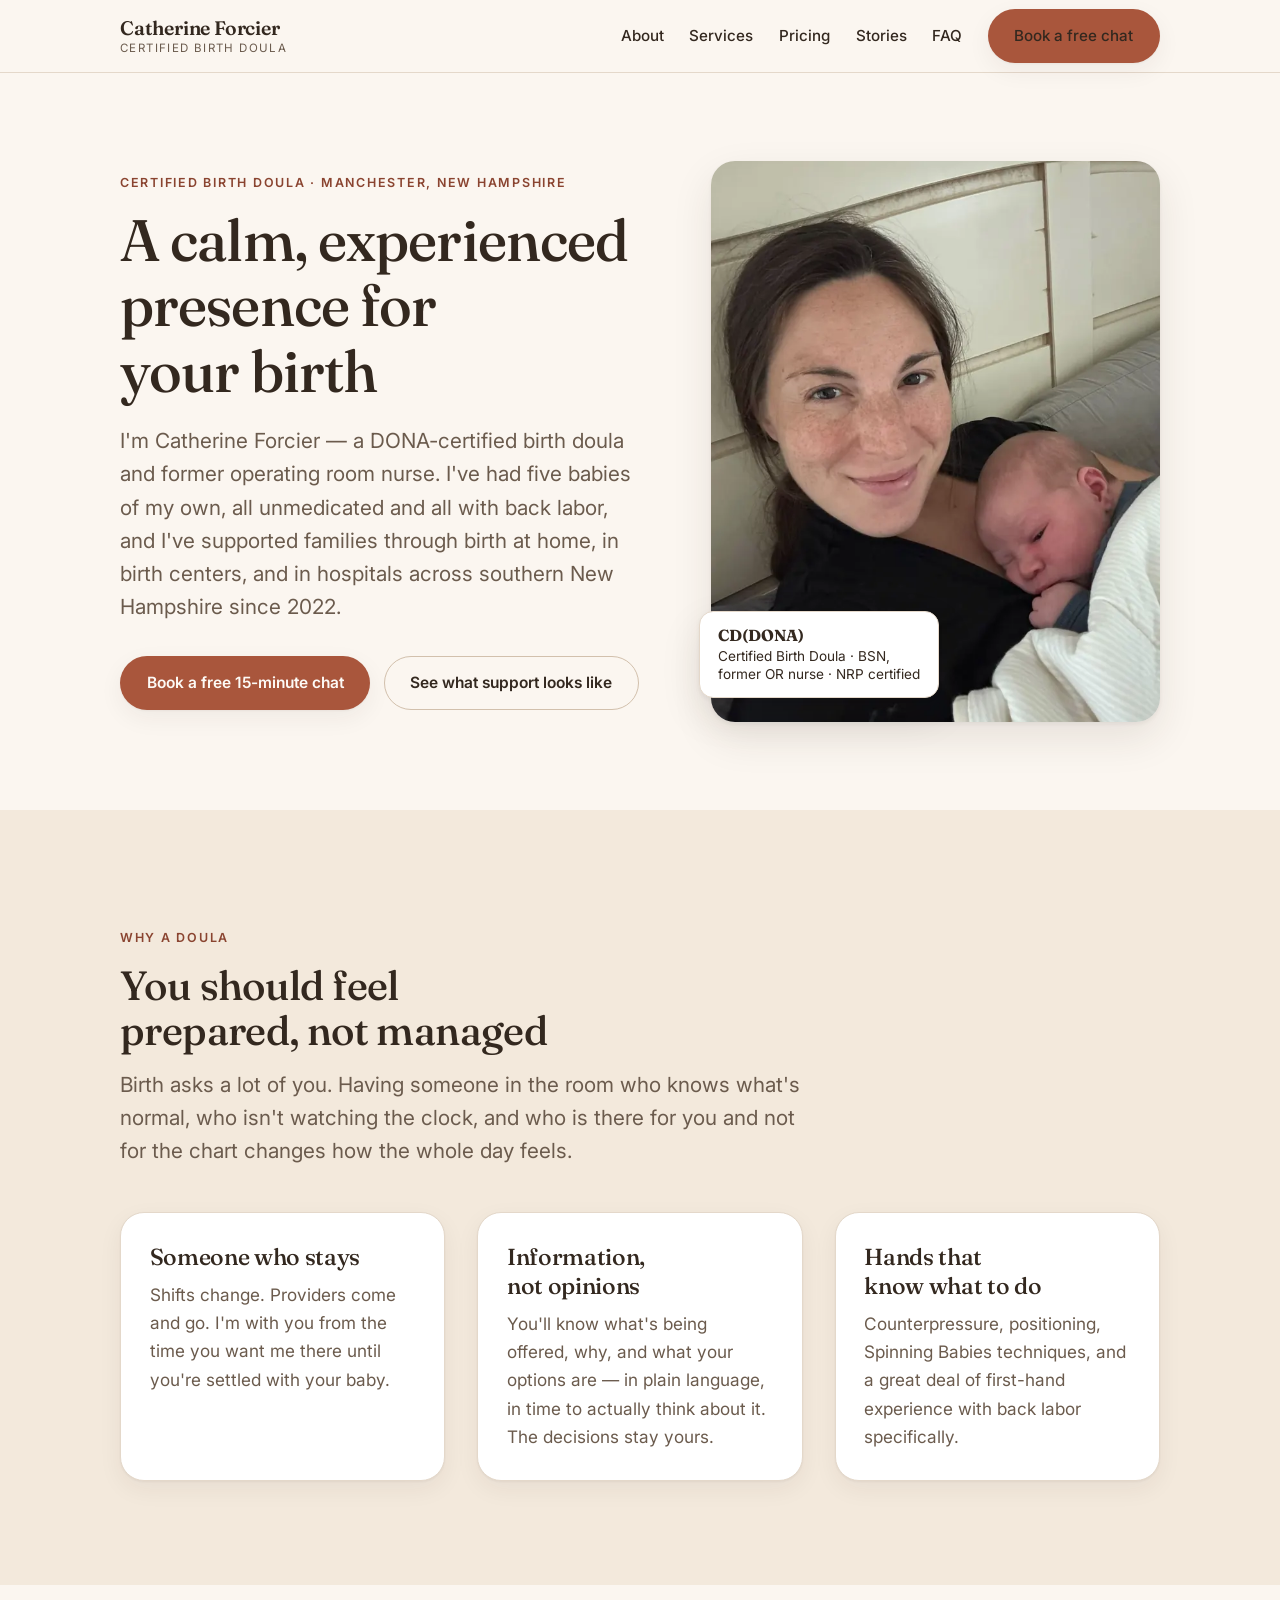
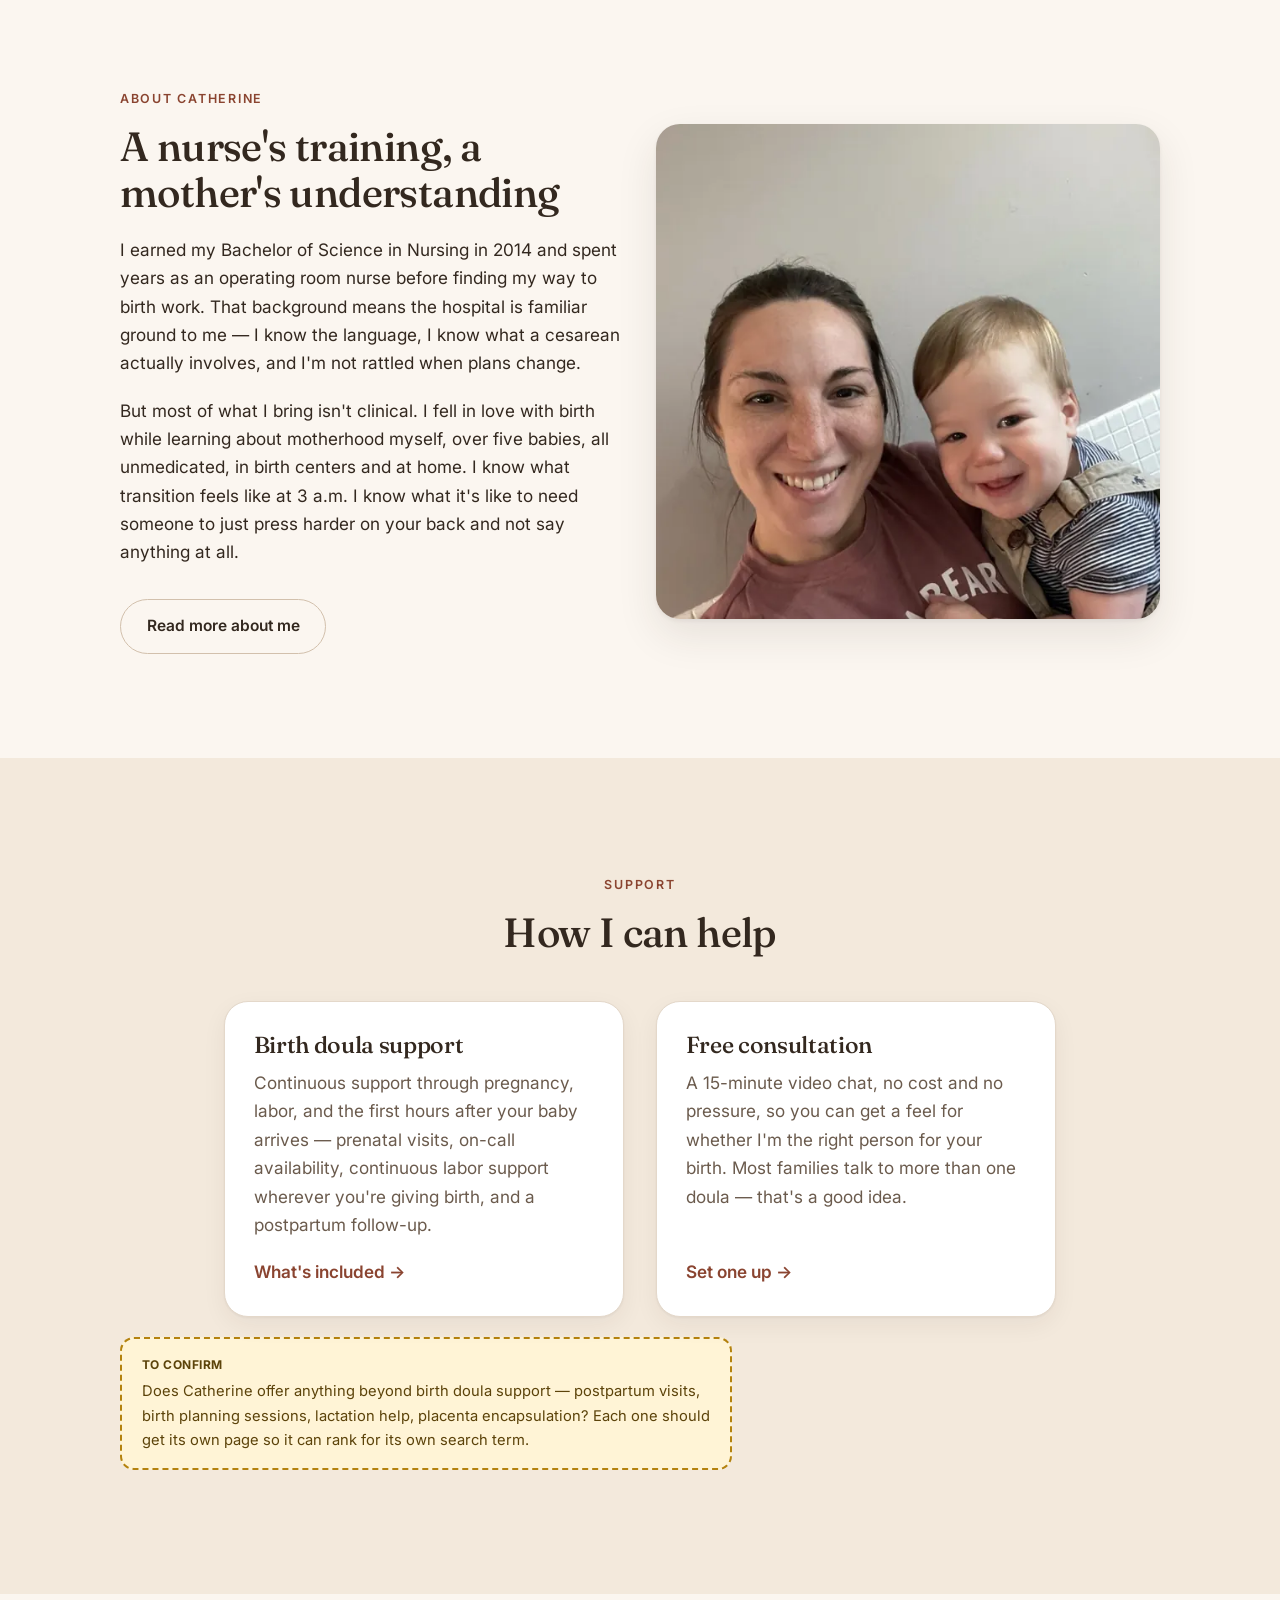
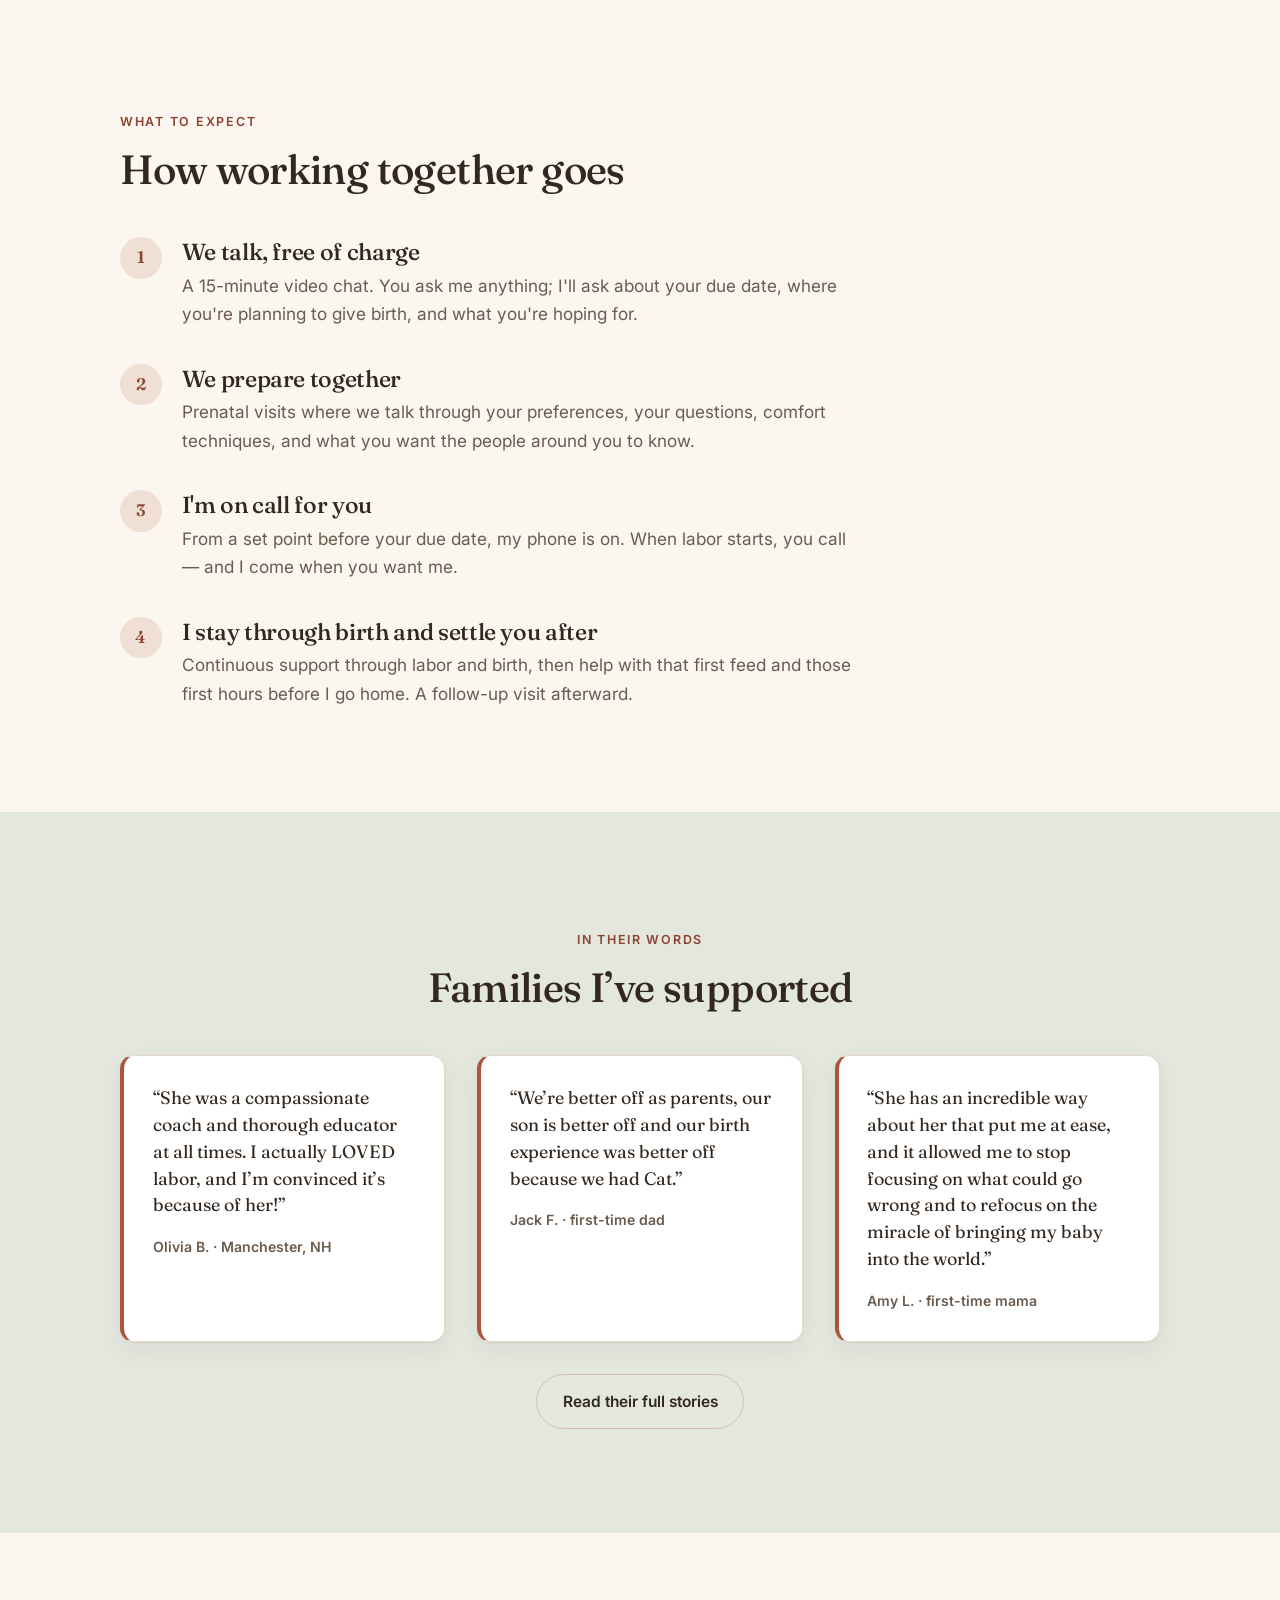
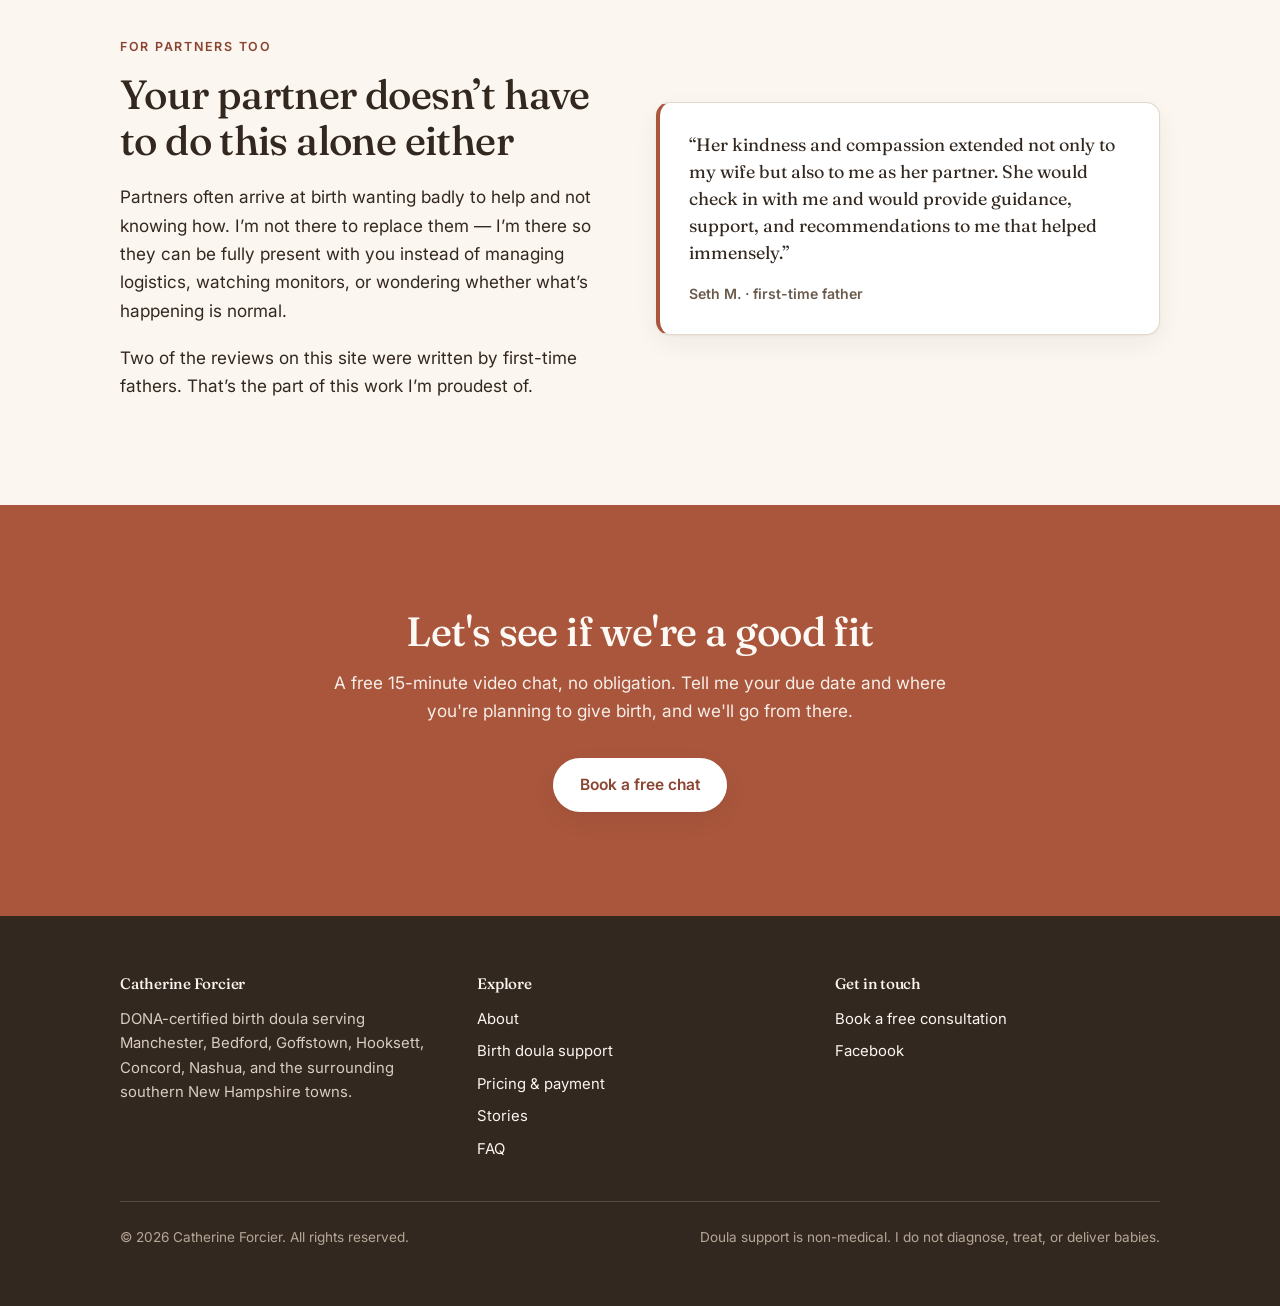
==== index.html @ b7e50d70 "Build multi-page doula website for Catherine Forcier Static, no-build site for a DONA-certified birt" ====
<!doctype html>
<html lang="en">
<head>
<meta charset="utf-8">
<meta name="viewport" content="width=device-width, initial-scale=1">
<title>Catherine Forcier | Certified Birth Doula in Manchester, NH</title>
<meta name="description" content="DONA-certified birth doula and former operating room nurse serving Manchester and southern New Hampshire. Calm, experienced support for home, birth center, and hospital births.">
<link rel="canonical" href="https://example.com/">
<meta property="og:title" content="Catherine Forcier | Certified Birth Doula in Manchester, NH">
<meta property="og:description" content="DONA-certified birth doula and former OR nurse supporting families through birth in southern New Hampshire.">
<meta property="og:type" content="website">
<meta property="og:image" content="https://example.com/assets/img/catherine-newborn.jpg">
<link rel="preconnect" href="https://fonts.googleapis.com">
<link rel="preconnect" href="https://fonts.gstatic.com" crossorigin>
<link href="https://fonts.googleapis.com/css2?family=Fraunces:opsz,wght@9..144,400;9..144,500;9..144,600&family=Inter:wght@400;500;600;700&display=swap" rel="stylesheet">
<link rel="icon" href="assets/img/favicon.svg" type="image/svg+xml">
<link rel="stylesheet" href="assets/css/style.css">
<script type="application/ld+json">
{
  "@context": "https://schema.org",
  "@type": "LocalBusiness",
  "name": "Doula Catherine Forcier",
  "description": "DONA-certified birth doula and former operating room nurse serving Manchester and southern New Hampshire.",
  "areaServed": { "@type": "City", "name": "Manchester", "address": { "@type": "PostalAddress", "addressRegion": "NH", "addressCountry": "US" } },
  "founder": {
    "@type": "Person",
    "name": "Catherine Forcier",
    "jobTitle": "Certified Birth Doula",
    "hasCredential": [
      { "@type": "EducationalOccupationalCredential", "name": "Certified Birth Doula, CD(DONA)", "recognizedBy": { "@type": "Organization", "name": "DONA International" } },
      { "@type": "EducationalOccupationalCredential", "name": "Bachelor of Science in Nursing" },
      { "@type": "EducationalOccupationalCredential", "name": "Neonatal Resuscitation Program (NRP)", "recognizedBy": { "@type": "Organization", "name": "American Academy of Pediatrics" } }
    ]
  }
}
</script>
</head>
<body>
<a class="skip" href="#main">Skip to content</a>

<header class="site-header">
  <div class="wrap site-header__inner">
    <a class="brand" href="index.html">
      <span class="brand__name">Catherine Forcier</span>
      <span class="brand__role">Certified Birth Doula</span>
    </a>
    <button class="nav-toggle" type="button" aria-expanded="false" aria-controls="site-nav">Menu</button>
    <nav class="nav" id="site-nav" aria-label="Main">
      <a href="about.html">About</a>
      <a href="services.html">Services</a>
      <a href="pricing.html">Pricing</a>
      <a href="testimonials.html">Stories</a>
      <a href="faq.html">FAQ</a>
      <a class="btn btn--primary" href="contact.html">Book a free chat</a>
    </nav>
  </div>
</header>

<main id="main">

  <section class="hero">
    <div class="wrap hero__grid">
      <div>
        <p class="eyebrow">Certified Birth Doula &middot; Manchester, New Hampshire</p>
        <h1>A calm, experienced presence for your birth</h1>
        <p class="lede" style="margin-top:1.25rem">
          I'm Catherine Forcier &mdash; a DONA-certified birth doula and former operating room
          nurse. I've had five babies of my own, all unmedicated and all with back labor, and
          I've supported families through birth at home, in birth centers, and in hospitals
          across southern New Hampshire since 2022.
        </p>
        <div class="btn-row">
          <a class="btn btn--primary" href="contact.html">Book a free 15-minute chat</a>
          <a class="btn btn--ghost" href="birth-doula.html">See what support looks like</a>
        </div>
      </div>
      <figure class="hero__figure">
        <picture>
          <source type="image/webp" srcset="assets/img/catherine-newborn-700.webp 700w, assets/img/catherine-newborn.webp 1100w" sizes="(max-width: 900px) 100vw, 46vw">
          <source type="image/jpeg" srcset="assets/img/catherine-newborn-700.jpg 700w, assets/img/catherine-newborn.jpg 1100w" sizes="(max-width: 900px) 100vw, 46vw">
          <img src="assets/img/catherine-newborn.jpg" width="1100" height="1450"
               alt="Catherine Forcier resting with her newborn baby on her chest." fetchpriority="high">
        </picture>
        <div class="hero__badge">
          <strong>CD(DONA)</strong>
          Certified Birth Doula &middot; BSN, former OR nurse &middot; NRP certified
        </div>
      </figure>
    </div>
  </section>

  <section class="section section--tint">
    <div class="wrap">
      <div class="section-head">
        <p class="eyebrow">Why a doula</p>
        <h2>You should feel prepared, not managed</h2>
        <p class="lede">
          Birth asks a lot of you. Having someone in the room who knows what's normal, who
          isn't watching the clock, and who is there for you and not for the chart changes
          how the whole day feels.
        </p>
      </div>
      <div class="grid grid--3">
        <article class="card">
          <h3>Someone who stays</h3>
          <p>Shifts change. Providers come and go. I'm with you from the time you want me
             there until you're settled with your baby.</p>
        </article>
        <article class="card">
          <h3>Information, not opinions</h3>
          <p>You'll know what's being offered, why, and what your options are &mdash; in plain
             language, in time to actually think about it. The decisions stay yours.</p>
        </article>
        <article class="card">
          <h3>Hands that know what to do</h3>
          <p>Counterpressure, positioning, Spinning Babies techniques, and a great deal of
             first-hand experience with back labor specifically.</p>
        </article>
      </div>
    </div>
  </section>

  <section class="section">
    <div class="wrap">
      <div class="grid grid--2" style="align-items:center">
        <div>
          <p class="eyebrow">About Catherine</p>
          <h2>A nurse's training, a mother's understanding</h2>
          <div class="prose" style="margin-top:1.25rem">
            <p>
              I earned my Bachelor of Science in Nursing in 2014 and spent years as an
              operating room nurse before finding my way to birth work. That background
              means the hospital is familiar ground to me &mdash; I know the language, I know
              what a cesarean actually involves, and I'm not rattled when plans change.
            </p>
            <p>
              But most of what I bring isn't clinical. I fell in love with birth while
              learning about motherhood myself, over five babies, all unmedicated, in birth
              centers and at home. I know what transition feels like at 3 a.m. I know what
              it's like to need someone to just press harder on your back and not say
              anything at all.
            </p>
          </div>
          <div class="btn-row">
            <a class="btn btn--ghost" href="about.html">Read more about me</a>
          </div>
        </div>
        <figure>
          <picture>
            <source type="image/webp" srcset="assets/img/catherine-toddler-600.webp 600w, assets/img/catherine-toddler.webp 900w" sizes="(max-width: 900px) 100vw, 46vw">
            <source type="image/jpeg" srcset="assets/img/catherine-toddler-600.jpg 600w, assets/img/catherine-toddler.jpg 900w" sizes="(max-width: 900px) 100vw, 46vw">
            <img src="assets/img/catherine-toddler.jpg" width="900" height="885" loading="lazy"
                 style="border-radius:var(--radius-lg); box-shadow:var(--shadow-lift)"
                 alt="Catherine Forcier smiling while holding her young son.">
          </picture>
        </figure>
      </div>
    </div>
  </section>

  <section class="section section--tint">
    <div class="wrap">
      <div class="section-head center">
        <p class="eyebrow">Support</p>
        <h2>How I can help</h2>
      </div>
      <div class="grid grid--2" style="max-width:52rem;margin-inline:auto">
        <article class="card">
          <h3>Birth doula support</h3>
          <p>Continuous support through pregnancy, labor, and the first hours after your baby
             arrives &mdash; prenatal visits, on-call availability, continuous labor support
             wherever you're giving birth, and a postpartum follow-up.</p>
          <a class="card__link" href="birth-doula.html">What's included</a>
        </article>
        <article class="card">
          <h3>Free consultation</h3>
          <p>A 15-minute video chat, no cost and no pressure, so you can get a feel for
             whether I'm the right person for your birth. Most families talk to more than one
             doula &mdash; that's a good idea.</p>
          <a class="card__link" href="contact.html">Set one up</a>
        </article>
      </div>
      <div class="todo">
        <strong>To confirm</strong>
        Does Catherine offer anything beyond birth doula support &mdash; postpartum visits,
        birth planning sessions, lactation help, placenta encapsulation? Each one should get
        its own page so it can rank for its own search term.
      </div>
    </div>
  </section>

  <section class="section">
    <div class="wrap">
      <div class="section-head">
        <p class="eyebrow">What to expect</p>
        <h2>How working together goes</h2>
      </div>
      <ol class="steps" style="max-width:46rem">
        <li>
          <div>
            <h3>We talk, free of charge</h3>
            <p>A 15-minute video chat. You ask me anything; I'll ask about your due date,
               where you're planning to give birth, and what you're hoping for.</p>
          </div>
        </li>
        <li>
          <div>
            <h3>We prepare together</h3>
            <p>Prenatal visits where we talk through your preferences, your questions, comfort
               techniques, and what you want the people around you to know.</p>
          </div>
        </li>
        <li>
          <div>
            <h3>I'm on call for you</h3>
            <p>From a set point before your due date, my phone is on. When labor starts, you
               call &mdash; and I come when you want me.</p>
          </div>
        </li>
        <li>
          <div>
            <h3>I stay through birth and settle you after</h3>
            <p>Continuous support through labor and birth, then help with that first feed and
               those first hours before I go home. A follow-up visit afterward.</p>
          </div>
        </li>
      </ol>
    </div>
  </section>

  <section class="section section--sage">
    <div class="wrap">
      <div class="section-head center">
        <p class="eyebrow">In their words</p>
        <h2>Families I&rsquo;ve supported</h2>
      </div>
      <div class="grid grid--3">
        <figure class="quote">
          <blockquote>&ldquo;She was a compassionate coach and thorough educator at all times.
            I actually LOVED labor, and I&rsquo;m convinced it&rsquo;s because of her!&rdquo;</blockquote>
          <figcaption>Olivia B. &middot; Manchester, NH</figcaption>
        </figure>
        <figure class="quote">
          <blockquote>&ldquo;We&rsquo;re better off as parents, our son is better off and our birth
            experience was better off because we had Cat.&rdquo;</blockquote>
          <figcaption>Jack F. &middot; first-time dad</figcaption>
        </figure>
        <figure class="quote">
          <blockquote>&ldquo;She has an incredible way about her that put me at ease, and it allowed
            me to stop focusing on what could go wrong and to refocus on the miracle of bringing
            my baby into the world.&rdquo;</blockquote>
          <figcaption>Amy L. &middot; first-time mama</figcaption>
        </figure>
      </div>
      <div class="btn-row center">
        <a class="btn btn--ghost" href="testimonials.html">Read their full stories</a>
      </div>
    </div>
  </section>

  <section class="section">
    <div class="wrap">
      <div class="grid grid--2" style="align-items:center">
        <div>
          <p class="eyebrow">For partners too</p>
          <h2>Your partner doesn&rsquo;t have to do this alone either</h2>
          <div class="prose" style="margin-top:1.25rem">
            <p>
              Partners often arrive at birth wanting badly to help and not knowing how. I&rsquo;m
              not there to replace them &mdash; I&rsquo;m there so they can be fully present with
              you instead of managing logistics, watching monitors, or wondering whether what&rsquo;s
              happening is normal.
            </p>
            <p>
              Two of the reviews on this site were written by first-time fathers. That&rsquo;s the
              part of this work I&rsquo;m proudest of.
            </p>
          </div>
        </div>
        <figure class="quote">
          <blockquote>&ldquo;Her kindness and compassion extended not only to my wife but also to me
            as her partner. She would check in with me and would provide guidance, support, and
            recommendations to me that helped immensely.&rdquo;</blockquote>
          <figcaption>Seth M. &middot; first-time father</figcaption>
        </figure>
      </div>
    </div>
  </section>

  <section class="section cta-band">
    <div class="wrap center" style="max-width:44rem">
      <h2>Let's see if we're a good fit</h2>
      <p>A free 15-minute video chat, no obligation. Tell me your due date and where you're
         planning to give birth, and we'll go from there.</p>
      <div class="btn-row center">
        <a class="btn btn--primary" href="contact.html">Book a free chat</a>
      </div>
    </div>
  </section>

</main>

<footer class="site-footer">
  <div class="wrap">
    <div class="footer-grid">
      <div>
        <h4>Catherine Forcier</h4>
        <p>DONA-certified birth doula serving Manchester, Bedford, Goffstown, Hooksett,
           Concord, Nashua, and the surrounding southern New Hampshire towns.</p>
      </div>
      <div>
        <h4>Explore</h4>
        <ul>
          <li><a href="about.html">About</a></li>
          <li><a href="birth-doula.html">Birth doula support</a></li>
          <li><a href="pricing.html">Pricing &amp; payment</a></li>
          <li><a href="testimonials.html">Stories</a></li>
          <li><a href="faq.html">FAQ</a></li>
        </ul>
      </div>
      <div>
        <h4>Get in touch</h4>
        <ul>
          <li><a href="contact.html">Book a free consultation</a></li>
          <li><a href="https://www.facebook.com/">Facebook</a></li>
        </ul>
      </div>
    </div>
    <div class="footer-bottom">
      <span>&copy; 2026 Catherine Forcier. All rights reserved.</span>
      <span>Doula support is non-medical. I do not diagnose, treat, or deliver babies.</span>
    </div>
  </div>
</footer>

<script src="assets/js/main.js" defer></script>
</body>
</html>
---- assets/css/style.css ----
/* ==========================================================================
   Doula Catherine Forcier — design system
   Palette: warm cream, clay, sage. Type: Fraunces (display) + Inter (text).
   All text/background pairs meet WCAG AA.
   ========================================================================== */

:root {
  /* Surfaces */
  --cream:        #FBF6F0;
  --cream-deep:   #F3E9DC;
  --white:        #FFFFFF;

  /* Ink */
  --ink:          #33281F;  /* 12.6:1 on cream */
  --ink-muted:    #6B5B4D;  /*  5.4:1 on cream */
  --ink-invert:   #FDFAF6;

  /* Accents */
  --clay:         #A9563C;  /*  5.6:1 with white text */
  --clay-deep:    #8A4430;
  --clay-tint:    #EFDFD4;
  --sage:         #55634C;  /*  7.2:1 on cream */
  --sage-tint:    #E3E7DE;

  /* Lines */
  --line:         #E4D8CA;
  --line-strong:  #D2C0AC;

  /* Space + shape */
  --radius:       14px;
  --radius-lg:    24px;
  --shadow:       0 1px 2px rgba(51,40,31,.05), 0 8px 24px rgba(51,40,31,.06);
  --shadow-lift:  0 2px 4px rgba(51,40,31,.06), 0 16px 40px rgba(51,40,31,.10);
  --gutter:       clamp(1rem, 4vw, 2.5rem);
  --maxw:         1120px;
  --maxw-prose:   68ch;
}

/* ---------- Reset ---------- */
*, *::before, *::after { box-sizing: border-box; }
* { margin: 0; }
html { -webkit-text-size-adjust: 100%; scroll-behavior: smooth; }
@media (prefers-reduced-motion: reduce) {
  html { scroll-behavior: auto; }
  *, *::before, *::after { animation-duration: .01ms !important; transition-duration: .01ms !important; }
}
img, picture, svg { display: block; max-width: 100%; height: auto; }
input, button, textarea, select { font: inherit; color: inherit; }

body {
  background: var(--cream);
  color: var(--ink);
  font-family: 'Inter', ui-sans-serif, system-ui, -apple-system, 'Segoe UI', sans-serif;
  font-size: clamp(1rem, .97rem + .16vw, 1.075rem);
  line-height: 1.65;
  -webkit-font-smoothing: antialiased;
  text-rendering: optimizeLegibility;
}

/* ---------- Typography ---------- */
h1, h2, h3, h4 {
  font-family: 'Fraunces', Georgia, 'Times New Roman', serif;
  font-weight: 500;
  line-height: 1.12;
  letter-spacing: -.015em;
  color: var(--ink);
  text-wrap: balance;
}
h1 { font-size: clamp(2.1rem, 1.5rem + 3vw, 3.65rem); }
h2 { font-size: clamp(1.7rem, 1.35rem + 1.7vw, 2.55rem); }
h3 { font-size: clamp(1.2rem, 1.1rem + .5vw, 1.45rem); line-height: 1.25; }
h4 { font-size: 1.05rem; line-height: 1.3; }
p  { text-wrap: pretty; }
a  { color: var(--clay-deep); text-decoration-thickness: 1px; text-underline-offset: 3px; }
a:hover { color: var(--clay); }

:focus-visible {
  outline: 3px solid var(--clay);
  outline-offset: 3px;
  border-radius: 4px;
}

.eyebrow {
  font-family: 'Inter', sans-serif;
  font-size: .78rem;
  font-weight: 600;
  letter-spacing: .14em;
  text-transform: uppercase;
  color: var(--clay-deep);
  margin-bottom: .9rem;
}
.lede { font-size: clamp(1.1rem, 1.02rem + .4vw, 1.3rem); color: var(--ink-muted); line-height: 1.6; }
.prose { max-width: var(--maxw-prose); }
.prose p + p, .prose p + ul, .prose ul + p { margin-top: 1.1em; }
.prose h3 { margin-top: 2.2rem; margin-bottom: .6rem; }
.prose ul { padding-left: 1.2em; }
.prose li + li { margin-top: .45em; }
.center { text-align: center; margin-inline: auto; }

/* ---------- Layout ---------- */
.wrap { width: 100%; max-width: var(--maxw); margin-inline: auto; padding-inline: var(--gutter); }
.section { padding-block: clamp(3.5rem, 2rem + 6vw, 6.5rem); }
.section--tint { background: var(--cream-deep); }
.section--sage { background: var(--sage-tint); }
.section-head { max-width: 62ch; margin-bottom: clamp(2rem, 1.2rem + 2vw, 3rem); }
.section-head.center { text-align: center; }
.section-head p { margin-top: .85rem; }

.grid { display: grid; gap: clamp(1.25rem, .8rem + 1.6vw, 2rem); }
.grid--2 { grid-template-columns: repeat(auto-fit, minmax(min(100%, 320px), 1fr)); }
.grid--3 { grid-template-columns: repeat(auto-fit, minmax(min(100%, 270px), 1fr)); }

/* ---------- Skip link ---------- */
.skip {
  position: absolute; left: -9999px; top: 0; z-index: 200;
  background: var(--clay); color: var(--ink-invert);
  padding: .7rem 1.1rem; border-radius: 0 0 var(--radius) 0;
}
.skip:focus { left: 0; }

/* ---------- Header ---------- */
.site-header {
  position: sticky; top: 0; z-index: 100;
  background: rgba(251,246,240,.92);
  backdrop-filter: blur(10px);
  border-bottom: 1px solid var(--line);
}
.site-header__inner {
  display: flex; align-items: center; justify-content: space-between;
  gap: 1rem; min-height: 72px;
}
.brand {
  display: flex; flex-direction: column; text-decoration: none; color: var(--ink); line-height: 1.15;
}
.brand__name { font-family: 'Fraunces', serif; font-size: 1.22rem; font-weight: 600; letter-spacing: -.01em; }
.brand__role { font-size: .72rem; letter-spacing: .12em; text-transform: uppercase; color: var(--ink-muted); margin-top: .18rem; }

.nav { display: flex; align-items: center; gap: clamp(.9rem, 2vw, 1.75rem); }
.nav a { color: var(--ink); text-decoration: none; font-size: .95rem; font-weight: 500; }
.nav a:hover { color: var(--clay-deep); }
.nav a[aria-current="page"] { color: var(--clay-deep); text-decoration: underline; text-underline-offset: 5px; }

.nav-toggle {
  display: none; background: none; border: 1px solid var(--line-strong);
  border-radius: 10px; padding: .5rem .8rem; cursor: pointer; font-size: .9rem; font-weight: 500;
}

@media (max-width: 860px) {
  .nav-toggle { display: block; }
  .nav {
    position: absolute; inset: 72px 0 auto 0;
    flex-direction: column; align-items: stretch; gap: 0;
    background: var(--cream); border-bottom: 1px solid var(--line);
    padding: .5rem var(--gutter) 1.5rem;
    box-shadow: var(--shadow);
  }
  .nav[hidden] { display: none; }
  .nav a { padding: .85rem 0; border-bottom: 1px solid var(--line); font-size: 1.05rem; }
  .nav .btn { margin-top: 1rem; border-bottom: 0; text-align: center; }
}

/* ---------- Buttons ---------- */
.btn {
  display: inline-flex; align-items: center; justify-content: center; gap: .5rem;
  padding: .85rem 1.6rem;
  border: 1px solid transparent; border-radius: 999px;
  font-size: .97rem; font-weight: 600; text-decoration: none; cursor: pointer;
  transition: transform .15s ease, background-color .15s ease, box-shadow .15s ease;
}
.btn--primary { background: var(--clay); color: var(--ink-invert); box-shadow: var(--shadow); }
.btn--primary:hover { background: var(--clay-deep); color: var(--ink-invert); transform: translateY(-1px); box-shadow: var(--shadow-lift); }
.btn--ghost { background: transparent; color: var(--ink); border-color: var(--line-strong); }
.btn--ghost:hover { background: var(--white); color: var(--ink); border-color: var(--ink-muted); }
.btn-row { display: flex; flex-wrap: wrap; gap: .85rem; margin-top: 2rem; }
.btn-row.center { justify-content: center; }

/* ---------- Hero ---------- */
.hero { padding-block: clamp(2.5rem, 1.5rem + 5vw, 5.5rem); }
.hero__grid {
  display: grid; gap: clamp(2rem, 1rem + 4vw, 4rem);
  grid-template-columns: 1.08fr .92fr; align-items: center;
}
@media (max-width: 900px) { .hero__grid { grid-template-columns: 1fr; } }
.hero__figure { position: relative; }
.hero__figure img {
  width: 100%; border-radius: var(--radius-lg);
  box-shadow: var(--shadow-lift);
  object-fit: cover; aspect-ratio: 4 / 5;
}
.hero__badge {
  position: absolute; left: -12px; bottom: 24px;
  background: var(--white); color: var(--ink);
  border: 1px solid var(--line); border-radius: var(--radius);
  padding: .85rem 1.1rem; box-shadow: var(--shadow-lift);
  font-size: .85rem; line-height: 1.35; max-width: 15rem;
}
.hero__badge strong { display: block; font-family: 'Fraunces', serif; font-size: 1rem; }
@media (max-width: 520px) { .hero__badge { position: static; margin-top: 1rem; max-width: none; } }

/* ---------- Cards ---------- */
.card {
  background: var(--white); border: 1px solid var(--line);
  border-radius: var(--radius-lg); padding: clamp(1.4rem, 1rem + 1vw, 2rem);
  box-shadow: var(--shadow); display: flex; flex-direction: column;
}
.card h3 { margin-bottom: .6rem; }
.card p { color: var(--ink-muted); }
.card__link { margin-top: auto; padding-top: 1.2rem; font-weight: 600; text-decoration: none; }
.card__link::after { content: " \2192"; }

/* ---------- Credentials ---------- */
.creds { list-style: none; padding: 0; display: grid; gap: .8rem; }
.creds li {
  display: grid; grid-template-columns: auto 1fr; gap: .8rem; align-items: start;
  padding-bottom: .8rem; border-bottom: 1px solid var(--line);
}
.creds li:last-child { border-bottom: 0; }
.creds .year { font-size: .82rem; font-weight: 600; color: var(--clay-deep); letter-spacing: .04em; padding-top: .2rem; min-width: 5.5rem; }

.pill-row { display: flex; flex-wrap: wrap; gap: .5rem; margin-top: 1.5rem; }
.pill {
  background: var(--sage-tint); color: var(--sage);
  border-radius: 999px; padding: .42rem .95rem;
  font-size: .84rem; font-weight: 600;
}

/* ---------- Steps ---------- */
.steps { list-style: none; padding: 0; counter-reset: step; display: grid; gap: clamp(1.5rem, 1rem + 1.5vw, 2.25rem); }
.steps li { counter-increment: step; display: grid; grid-template-columns: auto 1fr; gap: 1.25rem; align-items: start; }
.steps li::before {
  content: counter(step);
  font-family: 'Fraunces', serif; font-size: 1.05rem; font-weight: 600;
  width: 2.6rem; height: 2.6rem; flex: none;
  display: grid; place-items: center;
  background: var(--clay-tint); color: var(--clay-deep);
  border-radius: 999px;
}
.steps h3 { margin-bottom: .35rem; }
.steps p { color: var(--ink-muted); }

/* ---------- Testimonials ---------- */
.quote {
  background: var(--white); border: 1px solid var(--line);
  border-left: 4px solid var(--clay); border-radius: var(--radius);
  padding: clamp(1.4rem, 1rem + 1vw, 2rem);
  box-shadow: var(--shadow);
}
.quote blockquote { font-family: 'Fraunces', serif; font-size: 1.12rem; line-height: 1.5; }
.quote figcaption { margin-top: 1rem; font-size: .88rem; color: var(--ink-muted); font-weight: 600; }

/* ---------- Pricing ---------- */
.price-card { position: relative; }
.price-card--feature { border-color: var(--clay); box-shadow: var(--shadow-lift); }
.price-card__tag {
  position: absolute; top: -.75rem; left: clamp(1.4rem, 1rem + 1vw, 2rem);
  background: var(--clay); color: var(--ink-invert);
  font-size: .72rem; font-weight: 700; letter-spacing: .1em; text-transform: uppercase;
  padding: .32rem .8rem; border-radius: 999px;
}
.price { font-family: 'Fraunces', serif; font-size: 2.2rem; line-height: 1; margin: .5rem 0 1.25rem; }
.price small { display: block; font-family: 'Inter', sans-serif; font-size: .85rem; font-weight: 500; color: var(--ink-muted); margin-top: .5rem; letter-spacing: 0; }
.checklist { list-style: none; padding: 0; display: grid; gap: .7rem; }
.checklist li { display: grid; grid-template-columns: auto 1fr; gap: .7rem; align-items: start; font-size: .95rem; }
.checklist li::before {
  content: "\2713"; color: var(--sage); font-weight: 700; line-height: 1.5;
}

/* ---------- FAQ ---------- */
.faq { display: grid; gap: .75rem; max-width: var(--maxw-prose); }
.faq details {
  background: var(--white); border: 1px solid var(--line);
  border-radius: var(--radius); padding: 0 clamp(1rem, .8rem + .6vw, 1.5rem);
}
.faq summary {
  cursor: pointer; list-style: none;
  font-family: 'Fraunces', serif; font-size: 1.08rem; font-weight: 500;
  padding: 1.15rem 2rem 1.15rem 0; position: relative;
}
.faq summary::-webkit-details-marker { display: none; }
.faq summary::after {
  content: "+"; position: absolute; right: 0; top: 50%; transform: translateY(-50%);
  font-size: 1.5rem; color: var(--clay); font-family: 'Inter', sans-serif; line-height: 1;
}
.faq details[open] summary::after { content: "\2013"; }
.faq details > *:not(summary) { padding-bottom: 1.25rem; color: var(--ink-muted); }
.faq details > p + p { padding-top: .9rem; padding-bottom: 1.25rem; margin-top: -.35rem; }

/* ---------- Forms ---------- */
.form { display: grid; gap: 1.1rem; max-width: 34rem; }
.field { display: grid; gap: .4rem; }
.field label { font-size: .9rem; font-weight: 600; }
.field .hint { font-size: .82rem; color: var(--ink-muted); font-weight: 400; }
.field input, .field textarea, .field select {
  width: 100%; padding: .75rem .9rem;
  background: var(--white);
  border: 1px solid var(--line-strong); border-radius: 10px;
  font-size: 1rem;
}
.field input:focus, .field textarea:focus, .field select:focus { border-color: var(--clay); }
.field textarea { min-height: 7.5rem; resize: vertical; }
.form .btn { justify-self: start; }

/* ---------- Callouts ---------- */
.callout {
  background: var(--sage-tint); border-left: 4px solid var(--sage);
  border-radius: var(--radius); padding: 1.3rem 1.5rem;
  max-width: var(--maxw-prose);
}
.callout h3 { font-size: 1.1rem; margin-bottom: .5rem; }

/* TODO markers — deliberately loud so nothing ships unfinished. Grep "todo". */
.todo {
  background: #FFF4D6; border: 2px dashed #B4820E; color: #5C430A;
  border-radius: var(--radius); padding: 1rem 1.25rem; margin: 1.25rem 0;
  font-size: .92rem; max-width: var(--maxw-prose);
}
.todo strong { display: block; font-weight: 700; margin-bottom: .3rem; letter-spacing: .04em; text-transform: uppercase; font-size: .75rem; }

/* ---------- CTA band ---------- */
.cta-band { background: var(--clay); color: var(--ink-invert); }
.cta-band h2, .cta-band p { color: var(--ink-invert); }
.cta-band p { opacity: .93; margin-top: .9rem; }
.cta-band .btn--primary { background: var(--white); color: var(--clay-deep); }
.cta-band .btn--primary:hover { background: var(--cream); color: var(--clay-deep); }

/* ---------- Footer ---------- */
.site-footer {
  background: var(--ink); color: #D9CDC0;
  padding-block: clamp(2.5rem, 2rem + 2vw, 4rem);
  font-size: .93rem;
}
.site-footer a { color: var(--cream); text-decoration: none; }
.site-footer a:hover { color: var(--white); text-decoration: underline; }
.site-footer h4 { color: var(--cream); margin-bottom: .8rem; font-size: .95rem; }
.footer-grid { display: grid; gap: 2rem; grid-template-columns: repeat(auto-fit, minmax(min(100%, 210px), 1fr)); }
.footer-grid ul { list-style: none; padding: 0; display: grid; gap: .5rem; }
.footer-bottom {
  margin-top: 2.5rem; padding-top: 1.5rem; border-top: 1px solid rgba(217,205,192,.22);
  display: flex; flex-wrap: wrap; gap: .75rem 1.5rem; justify-content: space-between;
  font-size: .85rem; color: #B5A797;
}
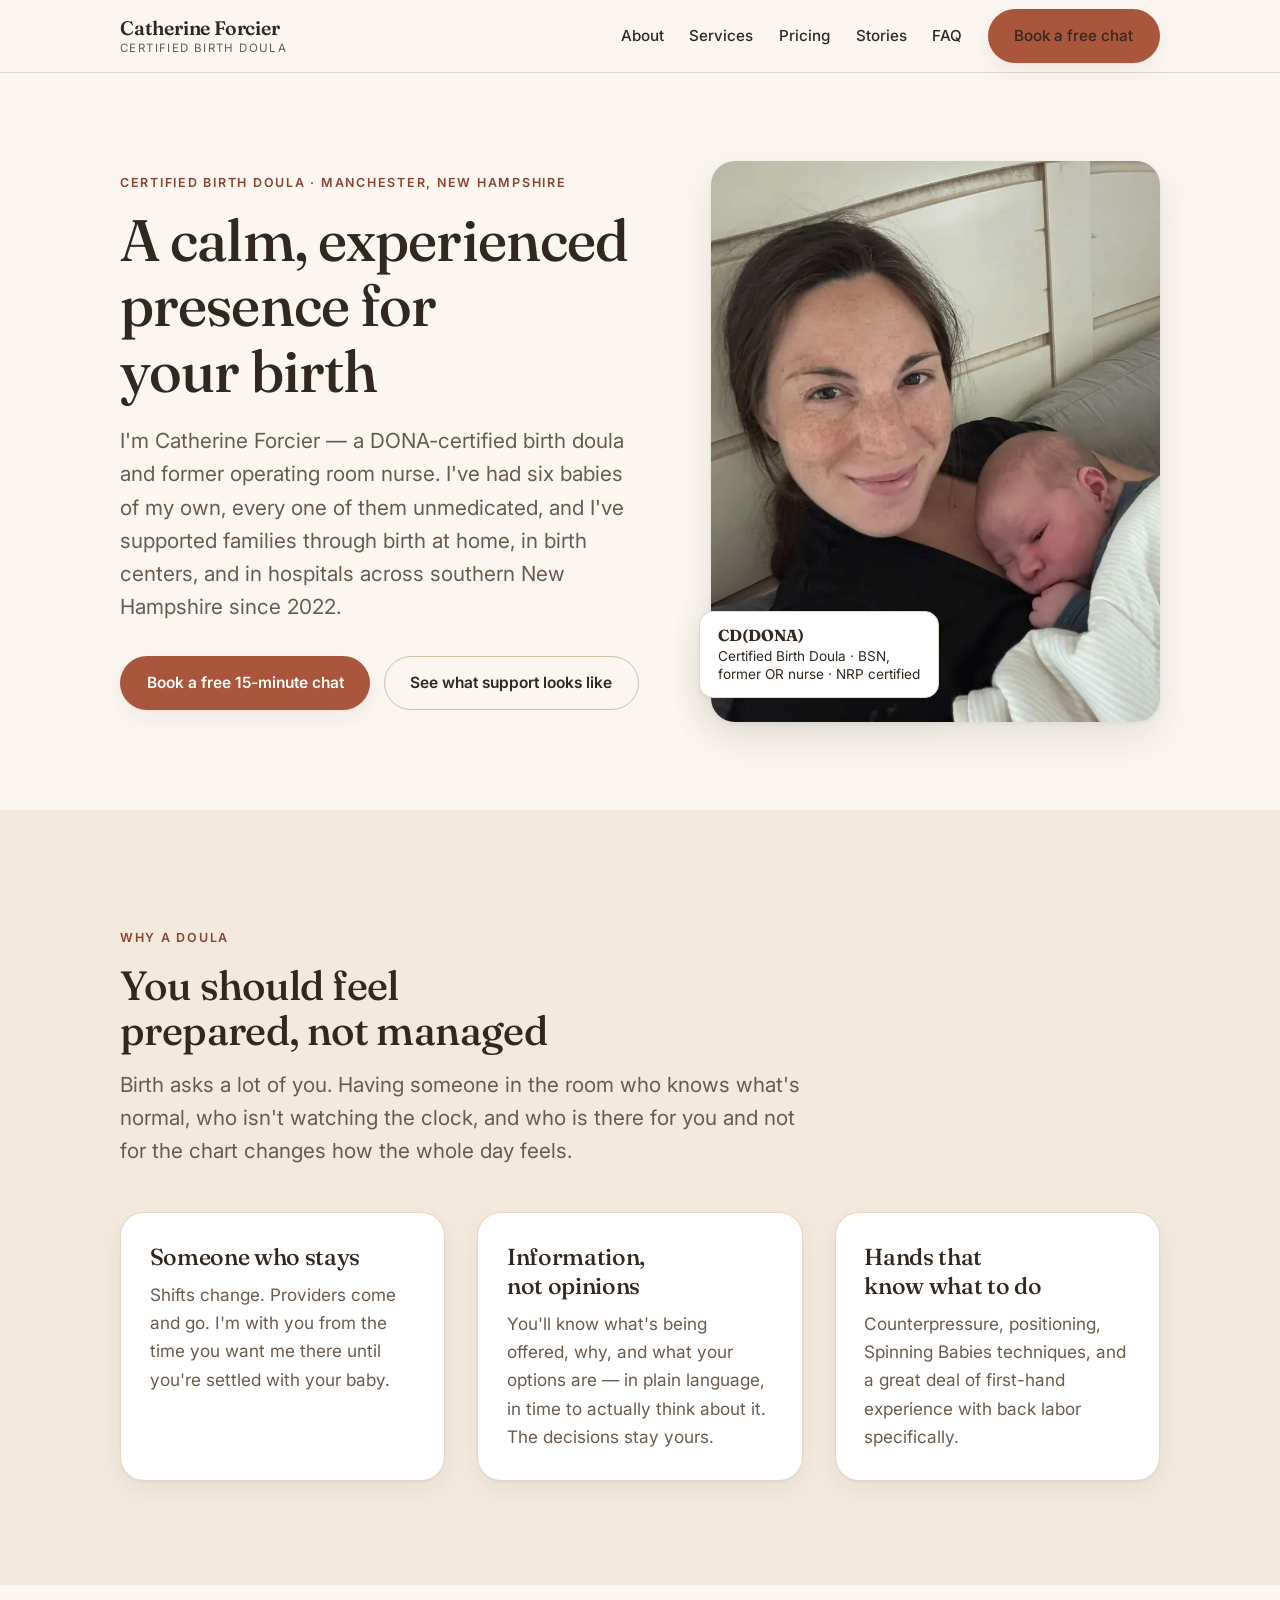
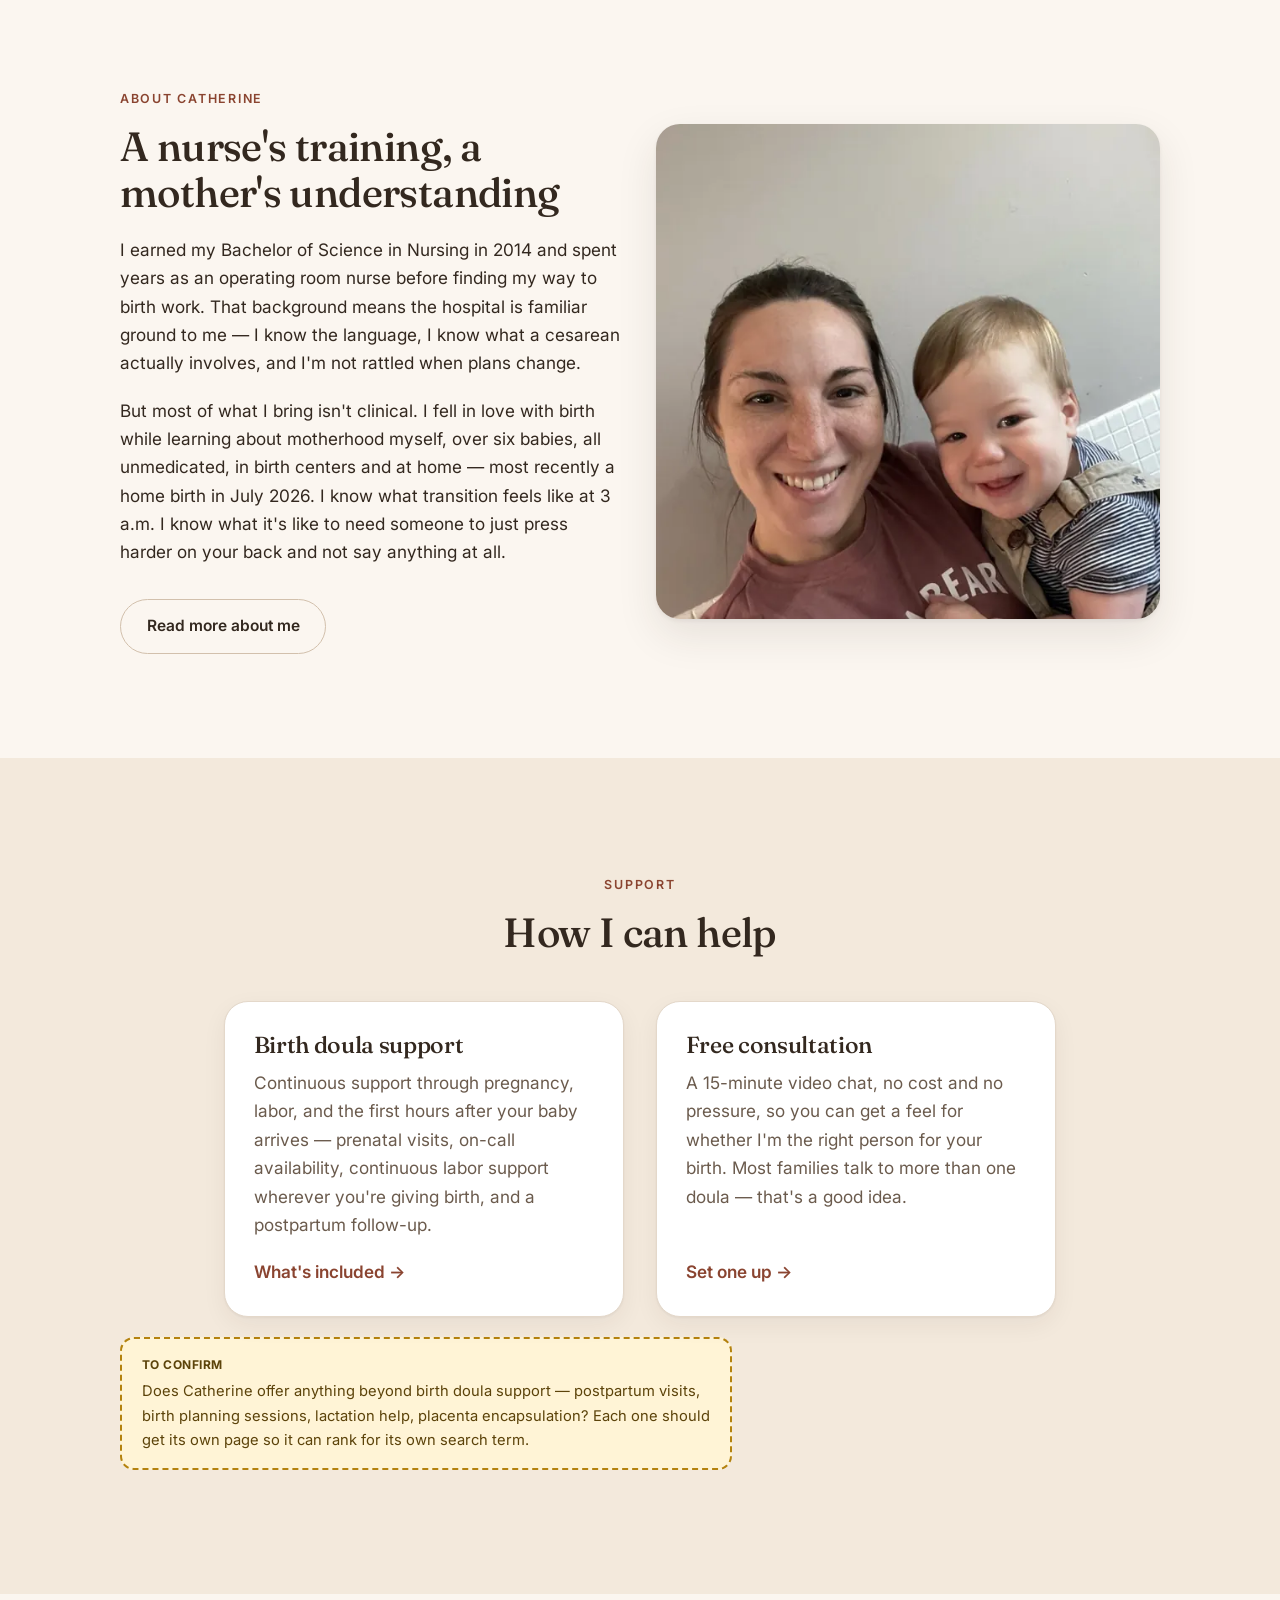
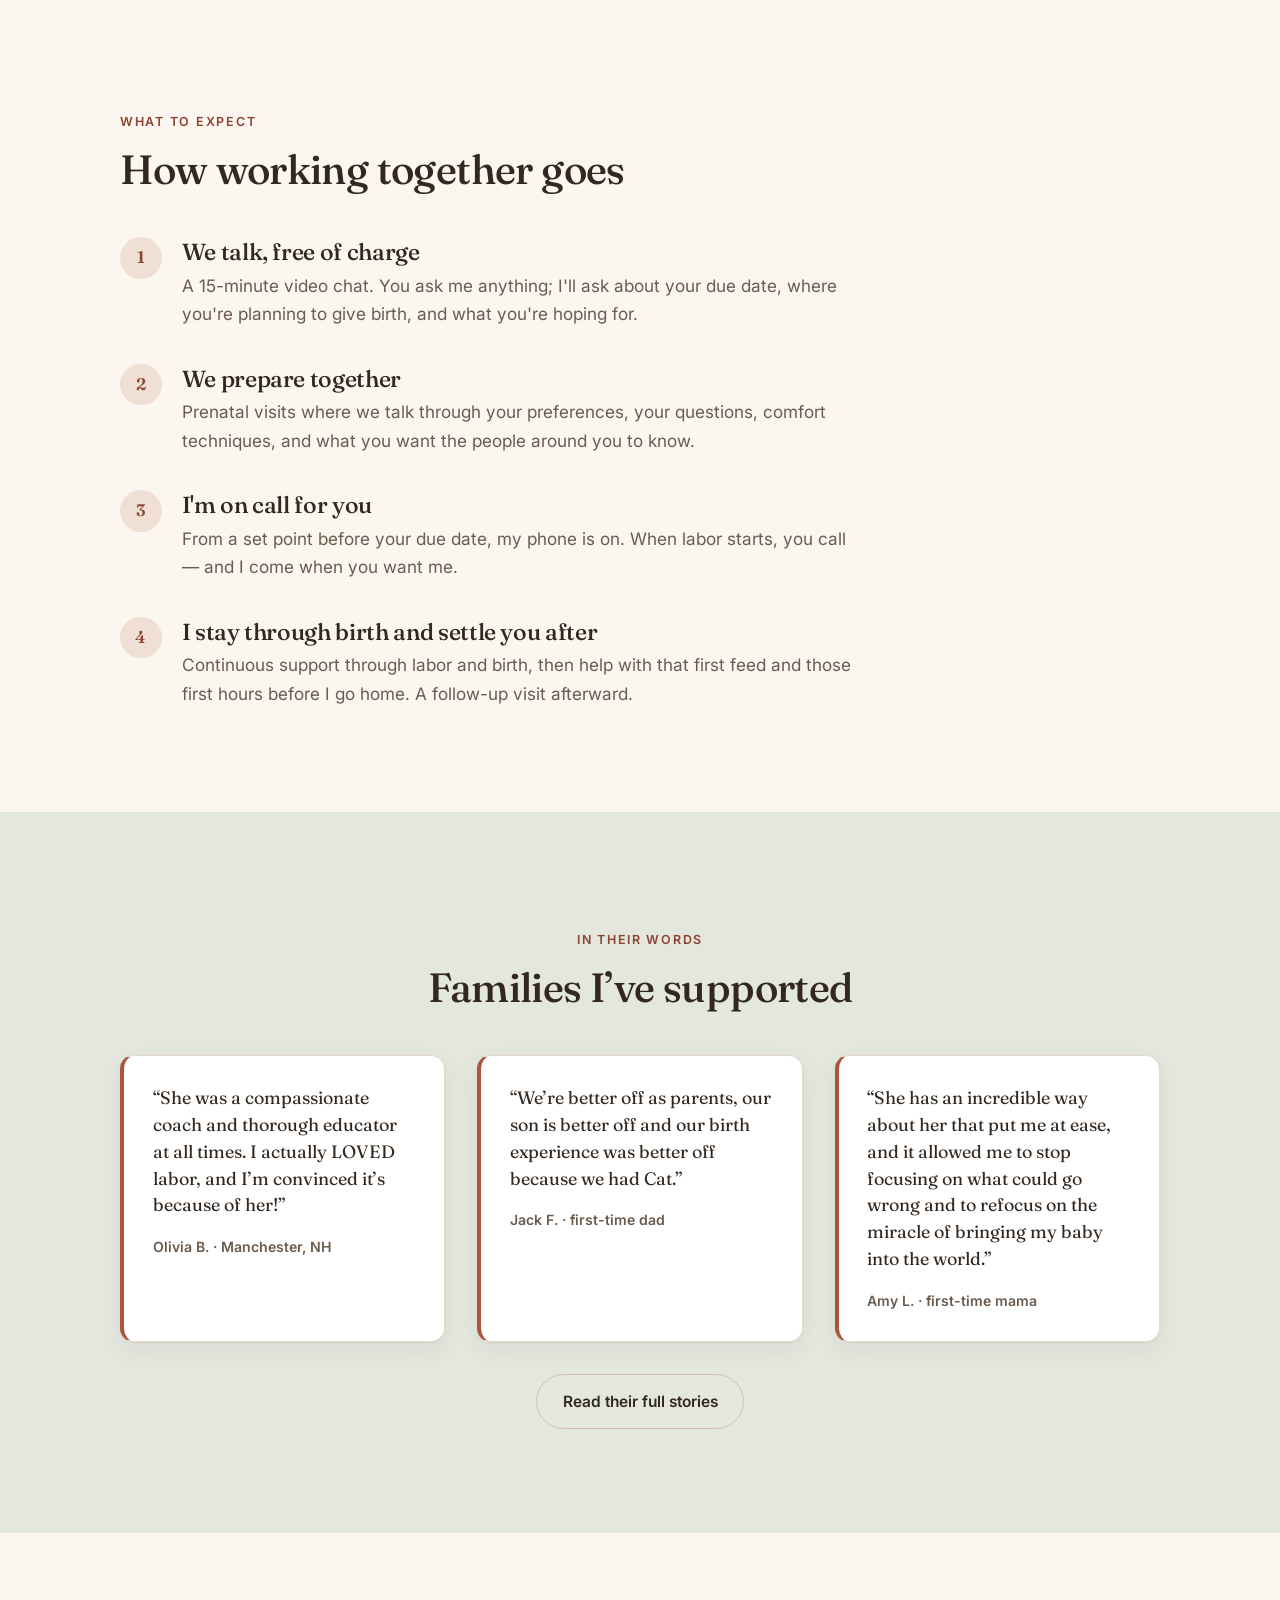
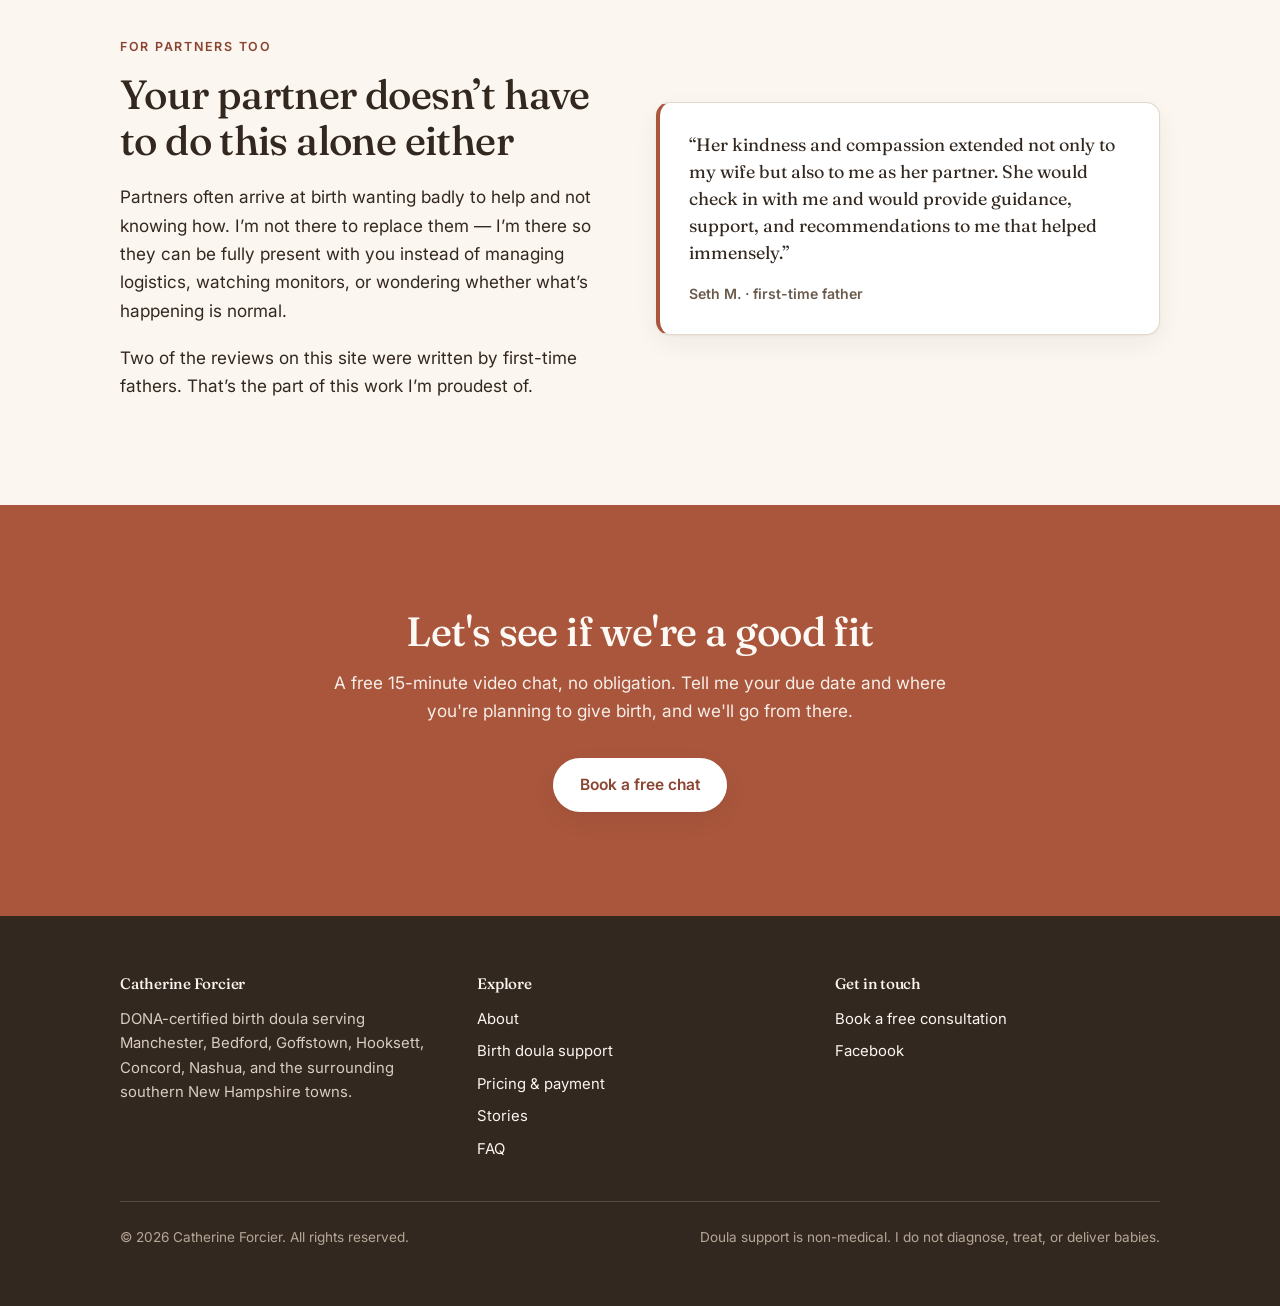
==== commit cc57e4a5: "Correct Catherine's birth count to six, add July 2026 home birth She has had six babies, not five — " ====
--- a/index.html
+++ b/index.html
@@ -5,11 +5,12 @@
 <meta name="viewport" content="width=device-width, initial-scale=1">
 <title>Catherine Forcier | Certified Birth Doula in Manchester, NH</title>
 <meta name="description" content="DONA-certified birth doula and former operating room nurse serving Manchester and southern New Hampshire. Calm, experienced support for home, birth center, and hospital births.">
-<link rel="canonical" href="https://example.com/">
+<link rel="canonical" href="https://jacobforcier.github.io/DoulaCat/">
 <meta property="og:title" content="Catherine Forcier | Certified Birth Doula in Manchester, NH">
 <meta property="og:description" content="DONA-certified birth doula and former OR nurse supporting families through birth in southern New Hampshire.">
 <meta property="og:type" content="website">
-<meta property="og:image" content="https://example.com/assets/img/catherine-newborn.jpg">
+<meta property="og:url" content="https://jacobforcier.github.io/DoulaCat/">
+<meta property="og:image" content="https://jacobforcier.github.io/DoulaCat/assets/img/catherine-newborn.jpg">
 <link rel="preconnect" href="https://fonts.googleapis.com">
 <link rel="preconnect" href="https://fonts.gstatic.com" crossorigin>
 <link href="https://fonts.googleapis.com/css2?family=Fraunces:opsz,wght@9..144,400;9..144,500;9..144,600&family=Inter:wght@400;500;600;700&display=swap" rel="stylesheet">
@@ -65,9 +66,9 @@
         <h1>A calm, experienced presence for your birth</h1>
         <p class="lede" style="margin-top:1.25rem">
           I'm Catherine Forcier &mdash; a DONA-certified birth doula and former operating room
-          nurse. I've had five babies of my own, all unmedicated and all with back labor, and
-          I've supported families through birth at home, in birth centers, and in hospitals
-          across southern New Hampshire since 2022.
+          nurse. I've had six babies of my own, every one of them unmedicated, and I've
+          supported families through birth at home, in birth centers, and in hospitals across
+          southern New Hampshire since 2022.
         </p>
         <div class="btn-row">
           <a class="btn btn--primary" href="contact.html">Book a free 15-minute chat</a>
@@ -135,10 +136,10 @@
             </p>
             <p>
               But most of what I bring isn't clinical. I fell in love with birth while
-              learning about motherhood myself, over five babies, all unmedicated, in birth
-              centers and at home. I know what transition feels like at 3 a.m. I know what
-              it's like to need someone to just press harder on your back and not say
-              anything at all.
+              learning about motherhood myself, over six babies, all unmedicated, in birth
+              centers and at home &mdash; most recently a home birth in July 2026. I know what
+              transition feels like at 3 a.m. I know what it's like to need someone to just
+              press harder on your back and not say anything at all.
             </p>
           </div>
           <div class="btn-row">
